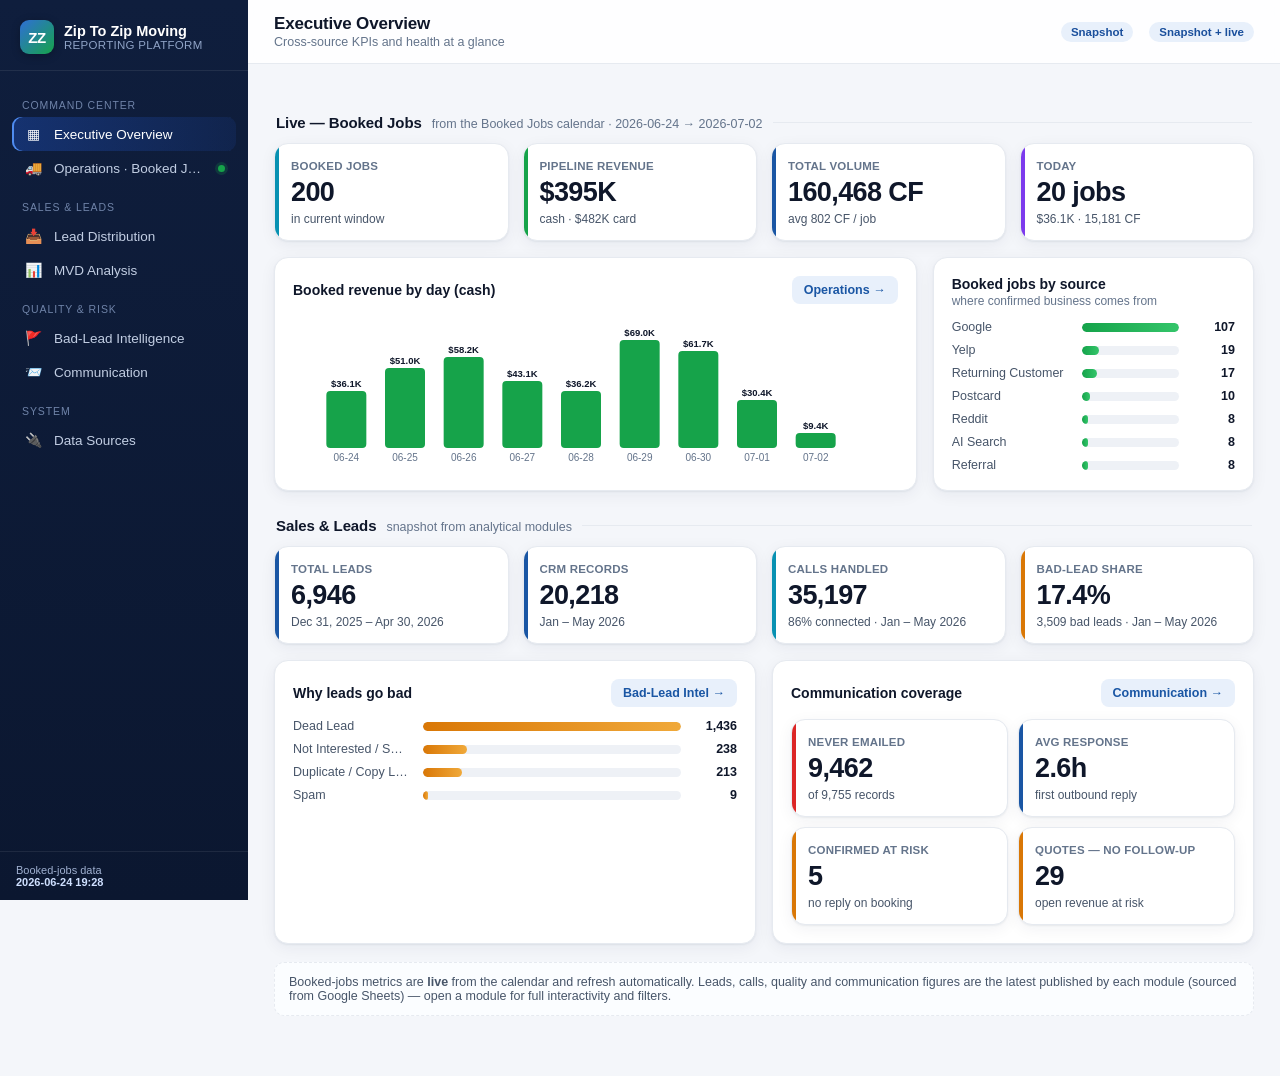
==== index.html @ e3afe8db "Publish Zip To Zip Reporting Platform" ====
<!doctype html>
<html lang="en">
<head>
<meta charset="utf-8"/>
<meta name="viewport" content="width=device-width,initial-scale=1"/>
<title>Zip To Zip Moving — Reporting Platform</title>
<link rel="stylesheet" href="assets/theme.css"/>
</head>
<body>
<div class="app">
  <aside class="sidebar">
    <div class="brand">
      <div class="logo">
        <div class="mark">ZZ</div>
        <div>
          <div class="name" id="bName">Zip To Zip Moving</div>
          <div class="product" id="bProduct">Reporting Platform</div>
        </div>
      </div>
    </div>
    <nav class="nav" id="nav"></nav>
    <div class="sidebar-foot" id="foot"></div>
  </aside>

  <div class="main">
    <header class="topbar">
      <div>
        <div class="tt" id="tt">Executive Overview</div>
        <div class="ts" id="ts"></div>
      </div>
      <div class="spacer"></div>
      <span id="livectl"></span>
      <span id="badge"></span>
    </header>
    <div id="filterbar"></div>
    <div class="content" id="content">
      <section class="view active" id="view-overview"></section>
      <section class="view" id="view-operations"></section>
      <section class="view" id="view-sources"></section>
    </div>
  </div>
</div>

<!-- ===== Data layer (generated / connected) ===== -->
<script src="data/sources.js"></script>
<script src="data/summary.js"></script>
<script src="data/bookings.js"></script>
<!-- ===== Configuration registry ===== -->
<script src="assets/config.js"></script>
<!-- ===== Live data layer (Google OAuth — active when published to https) ===== -->
<script src="https://accounts.google.com/gsi/client" async defer></script>
<script src="assets/live-config.js"></script>
<script src="assets/live-data.js"></script>
<!-- ===== Shell ===== -->
<script>
(function(){
  "use strict";
  var CFG=window.ZTZ_CONFIG, D=window.ZTZ_DATA||{};
  var B=D.bookings||[], M=D.bookingsMeta||{}, S=D.summary||{}, SRC=D.sources||[];
  var $=function(s,r){return (r||document).querySelector(s)};
  var el=function(t,c,h){var e=document.createElement(t);if(c)e.className=c;if(h!=null)e.innerHTML=h;return e};
  var nf=new Intl.NumberFormat('en-US');
  function num(n){return nf.format(Math.round(n||0))}
  function money(n){return '$'+nf.format(Math.round(n||0))}
  function moneyK(n){n=n||0;return n>=1000?'$'+(n/1000).toFixed(n>=100000?0:1)+'K':'$'+Math.round(n)}
  function pct(n){return (Math.round((n||0)*10)/10)+'%'}
  function cap(s){return (s||'').charAt(0).toUpperCase()+(s||'').slice(1)}
  function store(k,v){try{if(v===undefined)return localStorage.getItem('ztz_'+k);localStorage.setItem('ztz_'+k,v)}catch(e){return null}}

  /* ---------- chart helpers ---------- */
  function bars(items,opts){opts=opts||{};var max=Math.max.apply(null,items.map(function(x){return x[1]}).concat([1]));
    var cls=opts.cls||'';var fmt=opts.fmt||num;
    return '<div class="bars">'+items.map(function(x){
      var w=Math.max(2,Math.round(100*x[1]/max));
      return '<div class="bar '+cls+'"><div class="bn" title="'+x[0]+'">'+x[0]+'</div>'+
        '<div class="bt"><div class="bf" style="width:'+w+'%"></div></div>'+
        '<div class="bv">'+fmt(x[1])+'</div></div>';
    }).join('')+'</div>';}

  function colChart(byDay,key,color){
    var days=Object.keys(byDay);var vals=days.map(function(d){return byDay[d][key]||0});
    var max=Math.max.apply(null,vals.concat([1]));
    var W=Math.max(420,days.length*64),H=150,pad=24,bw=Math.min(40,(W-pad*2)/days.length-12);
    var x0=pad,gap=(W-pad*2)/days.length;
    var bars=days.map(function(d,i){
      var v=byDay[d][key]||0;var h=Math.round((H-pad-18)*v/max);
      var x=x0+i*gap+(gap-bw)/2;var y=H-18-h;
      var lab=d.slice(5);
      return '<g><rect x="'+x+'" y="'+y+'" width="'+bw+'" height="'+h+'" rx="4" fill="'+color+'"></rect>'+
        '<text x="'+(x+bw/2)+'" y="'+(H-5)+'" text-anchor="middle" font-size="10" fill="#64748b">'+lab+'</text>'+
        '<text x="'+(x+bw/2)+'" y="'+(y-4)+'" text-anchor="middle" font-size="9.5" fill="#0f172a" font-weight="600">'+(key==='cash'?moneyK(v):num(v))+'</text></g>';
    }).join('');
    return '<svg viewBox="0 0 '+W+' '+H+'" width="100%" height="'+H+'" preserveAspectRatio="xMinYMid meet">'+bars+'</svg>';
  }

  function donut(items,colors){
    var total=items.reduce(function(a,x){return a+x[1]},0)||1;var off=0,R=52,C=2*Math.PI*R;
    var segs=items.map(function(x,i){
      var frac=x[1]/total;var dash=frac*C;
      var s='<circle r="'+R+'" cx="70" cy="70" fill="none" stroke="'+colors[i%colors.length]+'" stroke-width="20" '+
        'stroke-dasharray="'+dash+' '+(C-dash)+'" stroke-dashoffset="'+(-off)+'" transform="rotate(-90 70 70)"></circle>';
      off+=dash;return s;}).join('');
    var leg='<div class="legend">'+items.map(function(x,i){
      return '<div class="li"><span class="sw" style="background:'+colors[i%colors.length]+'"></span>'+
        '<span class="ln">'+x[0]+'</span><span class="lv">'+num(x[1])+' · '+pct(100*x[1]/total)+'</span></div>';
    }).join('')+'</div>';
    return '<div style="display:flex;gap:18px;align-items:center;flex-wrap:wrap">'+
      '<svg viewBox="0 0 140 140" width="140" height="140">'+segs+
      '<text x="70" y="66" text-anchor="middle" font-size="22" font-weight="700" fill="#0f172a">'+num(total)+'</text>'+
      '<text x="70" y="84" text-anchor="middle" font-size="10" fill="#64748b">jobs</text></svg>'+
      '<div style="flex:1;min-width:180px">'+leg+'</div></div>';
  }
  var PAL=['#1a56a4','#16a34a','#d97706','#7c3aed','#0891b2','#db2777','#dc2626','#65a30d','#0ea5e9','#9333ea','#475569','#f59e0b'];

  /* ---------- KPI helpers ---------- */
  function kpi(label,val,sub,cls){return '<div class="kpi '+(cls||'')+'"><div class="kl">'+label+'</div>'+
    '<div class="kv">'+val+'</div>'+(sub?'<div class="ks">'+sub+'</div>':'')+'</div>';}
  function secH(t,sub){return '<div class="sec-h"><h2>'+t+'</h2>'+(sub?'<span class="sub">'+sub+'</span>':'')+'<span class="ln"></span></div>';}
  function linkTo(id,txt){return '<button class="linkbtn" data-go="'+id+'">'+(txt||'Open')+' →</button>';}

  /* ====================================================================
     EXECUTIVE OVERVIEW
     ==================================================================== */
  function renderOverview(){
    var v=$('#view-overview');
    var topSrc=Object.keys(M.by_source||{}).slice(0,7).map(function(k){return [k,M.by_source[k]]});
    var leadsTotal=(S.leads&&S.leads.total_leads)||0;
    var q=S.quality||{},c=S.calls||{},co=S.comms||{},le=S.leads||{};
    var html='';
    // Live booked-jobs band
    html+=secH('Live — Booked Jobs','from the Booked Jobs calendar · '+(M.window_start||'')+' → '+(M.window_end||''));
    html+='<div class="kpis">'+
      kpi('Booked Jobs',num(M.jobs),'in current window','k-teal')+
      kpi('Pipeline Revenue',moneyK(M.cash_total),'cash · '+moneyK(M.card_total)+' card','k-green')+
      kpi('Total Volume',num(M.cf_total)+' CF','avg '+num(M.avg_cf)+' CF / job','')+
      kpi('Today',num(M.today_jobs)+' jobs',moneyK(M.today_cash)+' · '+num(M.today_cf)+' CF','k-purple')+
      '</div>';
    html+='<div class="grid g-12" style="margin-top:16px">'+
      '<div class="card"><div class="card-h"><h3>Booked revenue by day (cash)</h3>'+linkTo('operations','Operations')+'</div>'+
        colChart(M.by_day||{},'cash','#16a34a')+'</div>'+
      '<div class="card"><h3>Booked jobs by source</h3><p class="hint">where confirmed business comes from</p>'+
        bars(topSrc,{cls:'alt'})+'</div>'+
      '</div>';
    // Sales & leads snapshot
    html+=secH('Sales & Leads','snapshot from analytical modules');
    html+='<div class="kpis">'+
      kpi('Total Leads',num(leadsTotal),le.leads_window||'','')+
      kpi('CRM Records',num(le.crm_records),le.crm_window||'','')+
      kpi('Calls Handled',num(c.total),pct(c.connect_rate_pct)+' connected · '+c.window,'k-teal')+
      kpi('Bad-Lead Share',pct(q.bad_share_pct),num(q.bad_leads)+' bad leads · '+q.bad_window,'k-amber')+
      '</div>';
    html+='<div class="grid g-2" style="margin-top:16px">'+
      '<div class="card"><div class="card-h"><h3>Why leads go bad</h3>'+linkTo('bad-leads','Bad-Lead Intel')+'</div>'+
        bars(Object.keys(q.reasons||{}).map(function(k){return [k,q.reasons[k]]}),{cls:'warn'})+'</div>'+
      '<div class="card"><div class="card-h"><h3>Communication coverage</h3>'+linkTo('communication','Communication')+'</div>'+
        '<div class="kpis" style="grid-template-columns:repeat(2,1fr);gap:10px">'+
          kpi('Never Emailed',num(co.never_emailed),'of '+num(co.crm_records)+' records','k-red')+
          kpi('Avg Response',co.avg_response_h+'h','first outbound reply','')+
          kpi('Confirmed at Risk',num(co.confirmed_at_risk),'no reply on booking','k-amber')+
          kpi('Quotes — No Follow-Up',num(co.quotes_no_followup),'open revenue at risk','k-amber')+
        '</div></div>'+
      '</div>';
    html+='<div class="note" style="margin-top:18px">Booked-jobs metrics are <b>live</b> from the calendar and refresh automatically. '+
      'Leads, calls, quality and communication figures are the latest published by each module (sourced from Google Sheets) — open a module for full interactivity and filters.</div>';
    v.innerHTML=html;
  }

  /* ====================================================================
     OPERATIONS · BOOKED JOBS  (live, filterable)
     ==================================================================== */
  var opsState={rep:store('ops_rep')||'All',source:store('ops_source')||'All',day:'All'};
  function opsReps(){var s={};B.forEach(function(r){s[r.rep]=1});return Object.keys(s).sort();}
  function opsSources(){var s={};B.forEach(function(r){s[r.source]=1});return Object.keys(s).sort();}
  function opsDays(){return Object.keys(M.by_day||{});}
  function opsFiltered(){return B.filter(function(r){
    return (opsState.rep==='All'||r.rep===opsState.rep)&&
           (opsState.source==='All'||r.source===opsState.source)&&
           (opsState.day==='All'||r.date===opsState.day);});}

  function renderOpsFilterbar(){
    var fb=$('#filterbar');
    function opt(arr,sel){return ['All'].concat(arr).map(function(o){return '<option'+(o===sel?' selected':'')+'>'+o+'</option>'}).join('')}
    fb.innerHTML='<span class="fl">Filter</span>'+
      '<select class="ctrl" id="opsRep"><option value="All">All reps</option>'+opsReps().map(function(o){return '<option'+(o===opsState.rep?' selected':'')+'>'+o+'</option>'}).join('')+'</select>'+
      '<select class="ctrl" id="opsSource"><option value="All">All sources</option>'+opsSources().map(function(o){return '<option'+(o===opsState.source?' selected':'')+'>'+o+'</option>'}).join('')+'</select>'+
      '<select class="ctrl" id="opsDay"><option value="All">All days</option>'+opsDays().map(function(o){return '<option'+(o===opsState.day?' selected':'')+'>'+o+'</option>'}).join('')+'</select>'+
      '<button class="chip ghost" id="opsReset">Reset</button>'+
      '<span class="spacer" style="flex:1"></span>'+
      '<span class="src-tag">🔌 Booked Jobs calendar · live</span>';
    $('#opsRep').onchange=function(){opsState.rep=this.value;store('ops_rep',this.value);renderOperations(true)};
    $('#opsSource').onchange=function(){opsState.source=this.value;store('ops_source',this.value);renderOperations(true)};
    $('#opsDay').onchange=function(){opsState.day=this.value;renderOperations(true)};
    $('#opsReset').onclick=function(){opsState={rep:'All',source:'All',day:'All'};store('ops_rep','All');store('ops_source','All');renderOperations(true)};
  }

  function renderOperations(keepBar){
    if(!keepBar) renderOpsFilterbar();
    var rows=opsFiltered();
    var cash=0,card=0,cf=0,inter=0;
    rows.forEach(function(r){cash+=r.cash_total||0;card+=r.card_total||0;cf+=r.cf||0;if(r.interstate)inter++;});
    var n=rows.length||1;
    // group helpers on filtered set
    function grp(key){var m={};rows.forEach(function(r){var k=r[key]||'—';m[k]=(m[k]||0)+1});
      return Object.keys(m).map(function(k){return [k,m[k]]}).sort(function(a,b){return b[1]-a[1]});}
    function grpRev(key){var m={};rows.forEach(function(r){var k=r[key]||'—';m[k]=(m[k]||0)+(r.cash_total||0)});
      return Object.keys(m).map(function(k){return [k,m[k]]}).sort(function(a,b){return b[1]-a[1]});}
    var byDayF={};rows.forEach(function(r){var b=byDayF[r.date]||(byDayF[r.date]={jobs:0,cf:0,cash:0,card:0});b.jobs++;b.cf+=r.cf||0;b.cash+=r.cash_total||0;});

    var v=$('#view-operations');var html='';
    html+='<div class="kpis">'+
      kpi('Jobs',num(rows.length),(opsState.day==='All'?'across '+opsDays().length+' days':opsState.day),'k-teal')+
      kpi('Booked Revenue',moneyK(cash),'cash · '+moneyK(card)+' card','k-green')+
      kpi('Avg Job Value',money(cash/n),'cash basis','')+
      kpi('Volume',num(cf)+' CF','avg '+num(cf/n)+' CF / job','k-purple')+
      kpi('Interstate',pct(100*inter/n),inter+' of '+rows.length+' moves','k-amber')+
      '</div>';
    html+='<div class="grid g-12" style="margin-top:16px">'+
      '<div class="card"><h3>Booked revenue by day (cash)</h3><p class="hint">confirmed move value scheduled per day</p>'+
        colChart(byDayF,'cash','#1a56a4')+'</div>'+
      '<div class="card"><h3>Source mix</h3><p class="hint">filtered booked jobs</p>'+donut(grp('source').slice(0,7),PAL)+'</div>'+
      '</div>';
    html+='<div class="grid g-2" style="margin-top:16px">'+
      '<div class="card"><h3>Top routes</h3><p class="hint">origin → destination state</p>'+bars(grp('route').slice(0,8))+'</div>'+
      '<div class="card"><h3>Revenue by sales rep</h3><p class="hint">cash basis, filtered</p>'+bars(grpRev('rep').slice(0,10),{cls:'alt',fmt:moneyK})+'</div>'+
      '</div>';
    // table
    var trows=rows.slice(0,80).map(function(r){
      var st=(r.status==='confirmed')?'<span class="pill g">confirmed</span>':'<span class="pill">'+(r.status||'—')+'</span>';
      return '<tr><td>'+r.date+(r.time?' <span class="muted">'+r.time+'</span>':'')+'</td>'+
        '<td>'+(r.customer||'—')+'</td>'+
        '<td><span class="pill'+(r.interstate?' a':'')+'">'+r.route+'</span></td>'+
        '<td>'+r.rep+'</td><td>'+r.source+'</td>'+
        '<td class="num">'+(r.cf?num(r.cf):'—')+'</td>'+
        '<td class="num">'+(r.crew?r.crew:'—')+'</td>'+
        '<td class="num">'+(r.cash_total?money(r.cash_total):'—')+'</td>'+
        '<td>'+st+'</td></tr>';
    }).join('');
    html+='<div class="card" style="margin-top:16px"><div class="card-h"><h3>Booked jobs</h3>'+
      '<span class="src-tag">showing '+Math.min(80,rows.length)+' of '+rows.length+'</span></div>'+
      '<div class="tbl-wrap"><table class="tbl"><thead><tr>'+
      '<th>Date</th><th>Customer</th><th>Route</th><th>Sales Rep</th><th>Source</th><th class="num">CF</th><th class="num">Crew</th><th class="num">Cash Total</th><th>Status</th>'+
      '</tr></thead><tbody>'+(trows||'<tr><td colspan="9" class="muted">No jobs match the filters.</td></tr>')+'</tbody></table></div></div>';
    v.innerHTML=html;
  }

  /* ====================================================================
     DATA SOURCES
     ==================================================================== */
  function renderSources(){
    var v=$('#view-sources');
    var pillFor={connected:'<span class="pill g">connected</span>',live:'<span class="pill g">live</span>',available:'<span class="pill a">available</span>'};
    var rows=SRC.map(function(s){
      return '<tr><td><b>'+s.name+'</b></td><td>'+s.type+'</td><td>'+s.system+'</td>'+
        '<td>'+(s.feeds||[]).join(', ')+'</td><td><span class="muted">'+s.grain+'</span></td>'+
        '<td>'+(pillFor[s.status]||s.status)+'</td></tr>';
    }).join('');
    v.innerHTML=secH('Connected Data Sources','everything feeding the platform')+
      '<div class="card"><div class="tbl-wrap"><table class="tbl"><thead><tr>'+
      '<th>Source</th><th>Type</th><th>System</th><th>Feeds</th><th>Grain</th><th>Status</th></tr></thead><tbody>'+
      rows+'</tbody></table></div></div>'+
      '<div class="grid g-2" style="margin-top:16px">'+
      '<div class="card"><h3>How data flows</h3><p class="hint">connector → shared data layer → reports</p>'+
        '<div class="bars">'+
        '<div class="bar"><div class="bn">Google Sheets</div><div class="bt"><div class="bf" style="width:80%"></div></div><div class="bv">4</div></div>'+
        '<div class="bar alt"><div class="bn">Google Calendar</div><div class="bt"><div class="bf" style="width:20%"></div></div><div class="bv">1</div></div>'+
        '</div>'+
        '<p class="note" style="margin-top:14px">Sheets &amp; Calendar are pulled through Claude\'s connectors into <code>data/*.js</code>. '+
        'Booked Jobs refreshes on a schedule; sheet-backed modules refresh when their export is re-published. '+
        'Your source sheets stay private — nothing is exposed to the browser.</p></div>'+
      '<div class="card"><h3>Add a new source or report</h3>'+
        '<p class="hint">the platform is built to grow</p>'+
        '<ol class="small" style="color:#475569;line-height:1.7;padding-left:18px;margin:0">'+
        '<li>Add the source to <code>data/sources.js</code>.</li>'+
        '<li>Drop its data into <code>data/&lt;name&gt;.js</code> (or a new <code>modules/&lt;name&gt;.html</code>).</li>'+
        '<li>Register one entry in <code>assets/config.js</code>.</li>'+
        '<li>It appears in the sidebar automatically — no shell changes.</li></ol></div>'+
      '</div>';
  }

  /* ====================================================================
     NAV + ROUTING
     ==================================================================== */
  var iframeViews={};
  var currentId='overview';
  function buildNav(){
    $('#bName').textContent=CFG.brand.name; $('#bProduct').textContent=CFG.brand.product;
    var nav=$('#nav');var groups=[];var seen={};
    CFG.sections.forEach(function(s){if(!seen[s.group]){seen[s.group]=1;groups.push(s.group)}});
    groups.forEach(function(g){
      nav.appendChild(el('div','nav-group',g));
      CFG.sections.filter(function(s){return s.group===g}).forEach(function(s){
        var item=el('div','nav-item');item.dataset.id=s.id;
        item.innerHTML='<span class="ic">'+s.icon+'</span><span class="lbl">'+s.title+'</span>'+(s.live?'<span class="dot" title="live"></span>':'');
        item.onclick=function(){go(s.id)};
        nav.appendChild(item);
        // pre-create iframe containers (lazy src)
        if(s.type==='iframe'){
          var fv=el('div','viewframe');fv.id='frame-'+s.id;
          var ifr=document.createElement('iframe');ifr.dataset.src=s.file;ifr.loading='lazy';ifr.title=s.title;
          fv.appendChild(ifr);$('#content').appendChild(fv);iframeViews[s.id]={wrap:fv,ifr:ifr,loaded:false};
        }
      });
    });
    $('#foot').innerHTML='<div class="rf">Booked-jobs data</div><b>'+( (M.generated||'').replace('T',' ').slice(0,16) )+'</b>';
  }

  function setBadge(s){
    var b=$('#badge');
    if(s.live){b.className='badge live';b.innerHTML='<span class="pulse"></span> Live';}
    else if(s.type==='iframe'){b.className='badge snap';b.innerHTML='Module · '+(s.source||'snapshot');}
    else{b.className='badge snap';b.innerHTML='Snapshot + live';}
  }

  function go(id){
    var s=null;CFG.sections.forEach(function(x){if(x.id===id)s=x});if(!s){id=CFG.sections[0].id;s=CFG.sections[0];}
    currentId=id;
    // nav active
    Array.prototype.forEach.call(document.querySelectorAll('.nav-item'),function(n){n.classList.toggle('active',n.dataset.id===id)});
    // hide all views
    Array.prototype.forEach.call(document.querySelectorAll('.view'),function(x){x.classList.remove('active')});
    Array.prototype.forEach.call(document.querySelectorAll('.viewframe'),function(x){x.classList.remove('active')});
    // filter bar only for operations
    $('#filterbar').style.display=(id==='operations')?'flex':'none';
    // topbar
    $('#tt').textContent=s.title; $('#ts').textContent=s.desc||''; setBadge(s);
    // route
    if(s.type==='native'){
      var nv=$('#view-'+id); if(nv){nv.classList.add('active');}
      if(id==='overview')renderOverview();
      else if(id==='operations')renderOperations(false);
      else if(id==='sources')renderSources();
    } else {
      var iv=iframeViews[id];
      if(iv){ if(!iv.loaded){iv.ifr.src=iv.ifr.dataset.src;iv.loaded=true;} iv.wrap.classList.add('active'); }
    }
    if(location.hash!=='#'+id){history.replaceState(null,'','#'+id);}
    document.title='ZTZ · '+s.title;
  }

  // delegate link buttons inside native views
  document.addEventListener('click',function(e){var t=e.target.closest('[data-go]');if(t){go(t.getAttribute('data-go'));}});

  // Hooks for the live-data layer (OAuth). It swaps in fresh bookings then asks the
  // shell to re-render whatever view is open. Falls back silently to the snapshot.
  window.ZTZ_SHELL={
    setBookings:function(rows,meta){ if(rows&&rows.length){B=rows;M=meta;D.bookings=rows;D.bookingsMeta=meta;} },
    rerender:function(){ if(currentId==='overview')renderOverview(); else if(currentId==='operations')renderOperations(false);
      $('#foot').innerHTML='<div class="rf">Booked-jobs data</div><b>'+((M.generated||'').replace('T',' ').slice(0,16))+'</b>'; },
    current:function(){return currentId;}
  };

  // init
  buildNav();
  var start=(location.hash||'').replace('#','');
  go(start|| 'overview');
  window.addEventListener('hashchange',function(){var id=(location.hash||'').replace('#','');if(id)go(id);});
  if(window.ZTZ_LIVE&&window.ZTZ_LIVE.init){try{window.ZTZ_LIVE.init();}catch(e){}}
})();
</script>
</body>
</html>
---- assets/theme.css ----
/* ============================================================================
   ZipToZip Reporting Platform — Design System
   ========================================================================== */
:root{
  --navy:#0f1e3d; --navy-2:#16294f; --navy-3:#1f3a63;
  --brand:#1a56a4; --brand-2:#2563eb; --brand-soft:#e8f0fb;
  --green:#16a34a; --green-soft:#e7f6ec;
  --amber:#d97706; --amber-soft:#fdf0dd;
  --red:#dc2626;   --red-soft:#fbe9e9;
  --teal:#0891b2;  --purple:#7c3aed;
  --ink:#0f172a; --ink-2:#475569; --ink-3:#64748b;
  --line:#e6eaf0; --line-2:#eef1f6; --bg:#f4f6fa; --card:#ffffff;
  --shadow:0 1px 2px rgba(15,30,61,.06),0 4px 16px rgba(15,30,61,.06);
  --shadow-lg:0 8px 30px rgba(15,30,61,.12);
  --radius:14px; --radius-sm:10px;
  --sidebar-w:248px;
  --font:"Inter",-apple-system,BlinkMacSystemFont,"Segoe UI",Roboto,Helvetica,Arial,sans-serif;
}
*{box-sizing:border-box}
html,body{margin:0;padding:0}
body{font-family:var(--font);color:var(--ink);background:var(--bg);-webkit-font-smoothing:antialiased}

/* ---------- App frame ---------- */
.app{display:flex;min-height:100vh}
.sidebar{width:var(--sidebar-w);min-width:var(--sidebar-w);background:linear-gradient(180deg,var(--navy),#0b1730);
  color:#cdd7ea;position:fixed;top:0;left:0;bottom:0;display:flex;flex-direction:column;z-index:40}
.main{margin-left:var(--sidebar-w);flex:1;min-width:0;display:flex;flex-direction:column;min-height:100vh}

/* ---------- Brand ---------- */
.brand{padding:20px 20px 16px;border-bottom:1px solid rgba(255,255,255,.08)}
.brand .logo{display:flex;align-items:center;gap:10px}
.brand .mark{width:34px;height:34px;border-radius:9px;background:linear-gradient(135deg,#2f6fd6,#16a34a);
  display:grid;place-items:center;font-weight:800;color:#fff;font-size:15px;letter-spacing:-.5px;box-shadow:0 2px 8px rgba(0,0,0,.25)}
.brand .name{font-weight:700;color:#fff;font-size:14.5px;line-height:1.15}
.brand .product{font-size:11.5px;color:#8fa3c6;letter-spacing:.3px;text-transform:uppercase}

/* ---------- Nav ---------- */
.nav{flex:1;overflow-y:auto;padding:12px 12px 18px}
.nav-group{font-size:10.5px;letter-spacing:.9px;text-transform:uppercase;color:#6f83a8;margin:16px 10px 6px}
.nav-item{display:flex;align-items:center;gap:11px;padding:9px 11px;border-radius:9px;cursor:pointer;
  color:#c2cee3;font-size:13.5px;font-weight:500;transition:background .12s,color .12s;user-select:none}
.nav-item .ic{width:20px;text-align:center;font-size:14px;opacity:.95}
.nav-item .lbl{flex:1;white-space:nowrap;overflow:hidden;text-overflow:ellipsis}
.nav-item:hover{background:rgba(255,255,255,.06);color:#fff}
.nav-item.active{background:linear-gradient(90deg,rgba(37,99,235,.30),rgba(37,99,235,.10));color:#fff;
  box-shadow:inset 2px 0 0 #4f8cf0}
.nav-item .dot{width:7px;height:7px;border-radius:50%;background:#16a34a;box-shadow:0 0 0 3px rgba(22,163,74,.2)}
.sidebar-foot{padding:12px 16px;border-top:1px solid rgba(255,255,255,.08);font-size:11px;color:#7f8db0}
.sidebar-foot .rf{color:#9fb0d0}
.sidebar-foot b{color:#cfe0ff;font-weight:600}

/* ---------- Topbar ---------- */
.topbar{position:sticky;top:0;z-index:30;background:rgba(255,255,255,.86);backdrop-filter:saturate(160%) blur(8px);
  border-bottom:1px solid var(--line);padding:14px 26px;display:flex;align-items:center;gap:16px}
.topbar .tt{font-size:17px;font-weight:700;color:var(--ink);letter-spacing:-.2px}
.topbar .ts{font-size:12.5px;color:var(--ink-3);margin-top:1px}
.topbar .spacer{flex:1}
.badge{display:inline-flex;align-items:center;gap:6px;font-size:11.5px;font-weight:600;padding:4px 10px;border-radius:999px}
.badge.live{background:var(--green-soft);color:#0f7a37}
.badge.snap{background:var(--brand-soft);color:#1a4f9c}
.badge .pulse{width:7px;height:7px;border-radius:50%;background:#16a34a;animation:pulse 1.8s infinite}
@keyframes pulse{0%{box-shadow:0 0 0 0 rgba(22,163,74,.5)}70%{box-shadow:0 0 0 6px rgba(22,163,74,0)}100%{box-shadow:0 0 0 0 rgba(22,163,74,0)}}

/* ---------- Filter bar ---------- */
.filterbar{display:flex;align-items:center;gap:10px;flex-wrap:wrap;padding:12px 26px;background:#fff;border-bottom:1px solid var(--line)}
.filterbar .fl{font-size:11px;color:var(--ink-3);text-transform:uppercase;letter-spacing:.5px;margin-right:2px}
.ctrl{appearance:none;border:1px solid var(--line);background:#fff;border-radius:9px;padding:7px 11px;font:inherit;
  font-size:13px;color:var(--ink);cursor:pointer;transition:border .12s,box-shadow .12s}
.ctrl:hover{border-color:#c7d2e6}
.ctrl:focus{outline:none;border-color:var(--brand-2);box-shadow:0 0 0 3px rgba(37,99,235,.15)}
.chip{font-size:12px;padding:5px 10px;border-radius:999px;background:var(--brand-soft);color:#1a4f9c;border:none;cursor:pointer;font-weight:600}
.chip.ghost{background:#f1f4f9;color:var(--ink-2)}

/* ---------- Content ---------- */
.content{flex:1;min-height:0;position:relative}
.view{display:none;padding:24px 26px 60px}
.view.active{display:block}
.viewframe{display:none;position:absolute;inset:0}
.viewframe.active{display:block}
.viewframe iframe{width:100%;height:100%;border:0;display:block;background:#fff}

/* ---------- Section heads ---------- */
.sec-h{display:flex;align-items:baseline;gap:10px;margin:26px 2px 12px}
.sec-h h2{font-size:15px;font-weight:700;margin:0;color:var(--ink);letter-spacing:-.1px}
.sec-h .sub{font-size:12.5px;color:var(--ink-3)}
.sec-h .ln{flex:1;height:1px;background:var(--line);align-self:center}

/* ---------- KPI cards ---------- */
.kpis{display:grid;grid-template-columns:repeat(auto-fit,minmax(186px,1fr));gap:14px}
.kpi{background:var(--card);border:1px solid var(--line);border-radius:var(--radius);padding:16px 16px 14px;box-shadow:var(--shadow);position:relative;overflow:hidden}
.kpi::before{content:"";position:absolute;left:0;top:0;bottom:0;width:4px;background:var(--brand)}
.kpi.k-green::before{background:var(--green)} .kpi.k-amber::before{background:var(--amber)}
.kpi.k-red::before{background:var(--red)} .kpi.k-teal::before{background:var(--teal)} .kpi.k-purple::before{background:var(--purple)}
.kpi .kl{font-size:11.5px;color:var(--ink-3);font-weight:600;letter-spacing:.2px;text-transform:uppercase}
.kpi .kv{font-size:27px;font-weight:760;letter-spacing:-.6px;margin-top:7px;color:var(--ink);line-height:1}
.kpi .ks{font-size:12px;color:var(--ink-2);margin-top:6px}
.kpi .ks .up{color:var(--green);font-weight:600} .kpi .ks .down{color:var(--red);font-weight:600}

/* ---------- Generic cards / grid ---------- */
.grid{display:grid;gap:16px}
.g-2{grid-template-columns:repeat(2,1fr)} .g-3{grid-template-columns:repeat(3,1fr)} .g-12{grid-template-columns:2fr 1fr}
@media(max-width:1080px){.g-2,.g-3,.g-12{grid-template-columns:1fr}}
.card{background:var(--card);border:1px solid var(--line);border-radius:var(--radius);box-shadow:var(--shadow);padding:18px}
.card h3{margin:0 0 2px;font-size:14px;font-weight:700;color:var(--ink)}
.card .hint{font-size:12px;color:var(--ink-3);margin:0 0 12px}
.card-h{display:flex;align-items:center;justify-content:space-between;gap:10px;margin-bottom:12px}
.card-h h3{margin:0}

/* ---------- Bars ---------- */
.bars{display:flex;flex-direction:column;gap:9px}
.bar{display:grid;grid-template-columns:120px 1fr auto;align-items:center;gap:10px;font-size:12.5px}
.bar .bn{color:var(--ink-2);white-space:nowrap;overflow:hidden;text-overflow:ellipsis}
.bar .bt{height:9px;border-radius:6px;background:var(--line-2);overflow:hidden}
.bar .bf{height:100%;border-radius:6px;background:linear-gradient(90deg,#2f6fd6,#4f8cf0)}
.bar .bv{color:var(--ink);font-weight:660;font-variant-numeric:tabular-nums;text-align:right;min-width:46px}
.bar.alt .bf{background:linear-gradient(90deg,#15a34a,#34c56a)}
.bar.warn .bf{background:linear-gradient(90deg,#d97706,#f0a93a)}

/* ---------- Table ---------- */
.tbl-wrap{overflow:auto;border:1px solid var(--line);border-radius:var(--radius-sm)}
table.tbl{width:100%;border-collapse:collapse;font-size:12.5px}
table.tbl th{position:sticky;top:0;background:#f7f9fc;text-align:left;padding:10px 12px;color:var(--ink-3);
  font-weight:650;font-size:11px;letter-spacing:.4px;text-transform:uppercase;border-bottom:1px solid var(--line);white-space:nowrap}
table.tbl td{padding:9px 12px;border-bottom:1px solid var(--line-2);color:var(--ink);white-space:nowrap}
table.tbl tr:hover td{background:#fafcff}
.num{text-align:right;font-variant-numeric:tabular-nums}
.pill{display:inline-block;font-size:11px;font-weight:600;padding:2px 8px;border-radius:999px;background:#eef2f8;color:#3b537d}
.pill.g{background:var(--green-soft);color:#0f7a37}.pill.a{background:var(--amber-soft);color:#9a5700}.pill.r{background:var(--red-soft);color:#b3261e}

/* ---------- Donut legend ---------- */
.legend{display:flex;flex-direction:column;gap:7px;font-size:12.5px}
.legend .li{display:flex;align-items:center;gap:8px}
.legend .sw{width:11px;height:11px;border-radius:3px;flex:none}
.legend .ln{flex:1;color:var(--ink-2);white-space:nowrap;overflow:hidden;text-overflow:ellipsis}
.legend .lv{font-weight:660;color:var(--ink);font-variant-numeric:tabular-nums}

/* ---------- Misc ---------- */
.muted{color:var(--ink-3)} .small{font-size:12px}
.linkrow{display:flex;flex-wrap:wrap;gap:8px;margin-top:6px}
.linkbtn{font-size:12.5px;font-weight:600;color:var(--brand);background:var(--brand-soft);border:none;border-radius:8px;padding:7px 12px;cursor:pointer;text-decoration:none;display:inline-flex;align-items:center;gap:6px}
.linkbtn:hover{background:#dbe8fb}
.note{background:#fbfdff;border:1px dashed var(--line);border-radius:var(--radius-sm);padding:12px 14px;font-size:12.5px;color:var(--ink-2)}
.src-tag{font-size:11px;color:var(--ink-3)}
.kbar{display:flex;gap:6px;align-items:center;font-size:11.5px;color:var(--ink-3)}
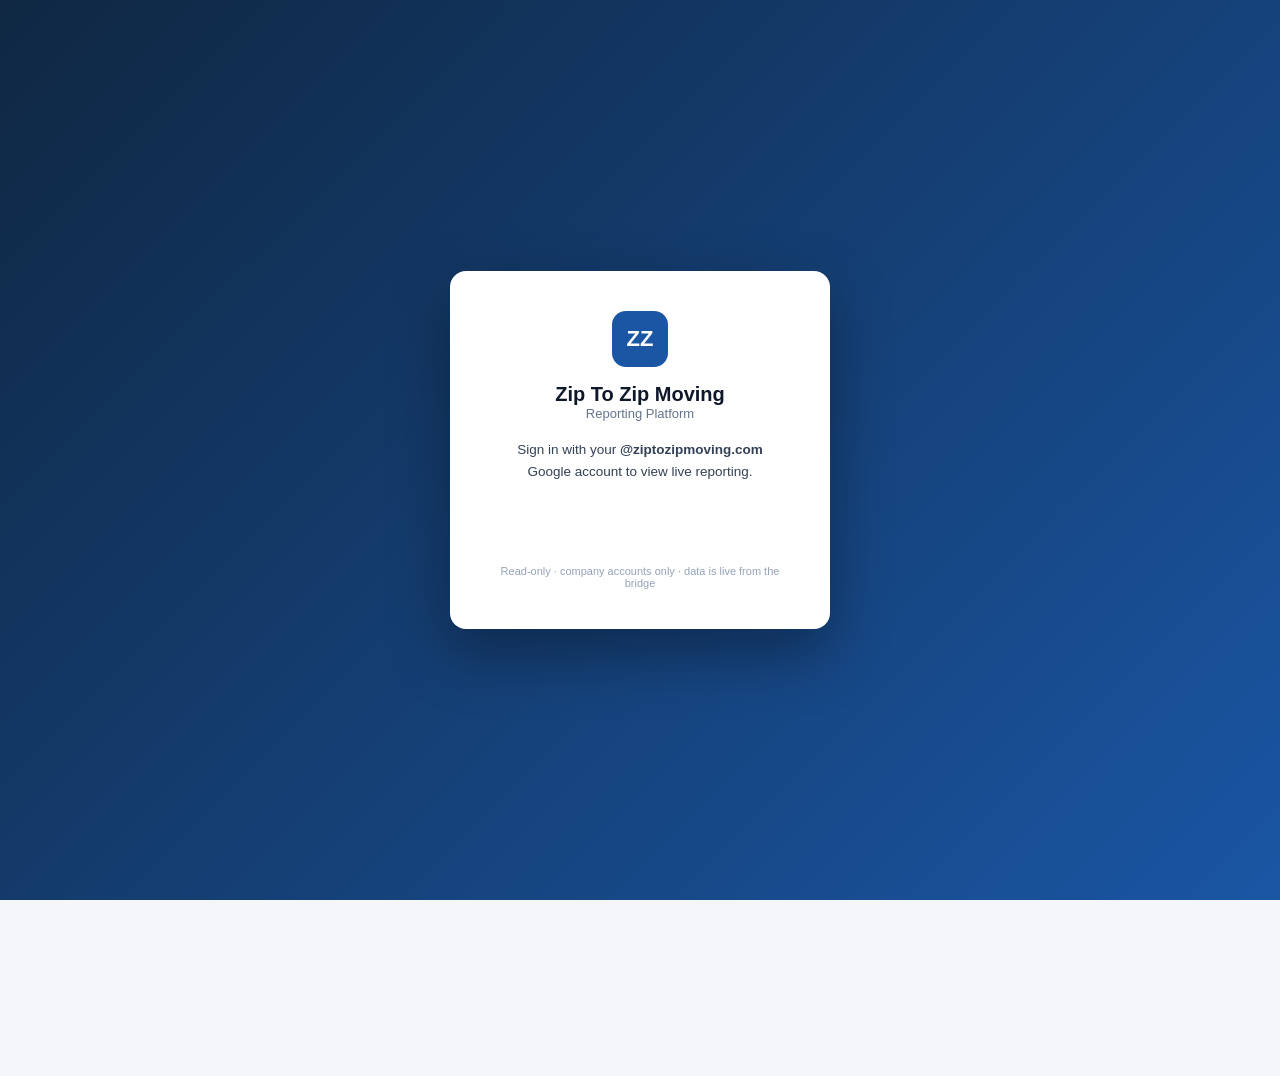
==== commit c781b153: "Publish Zip To Zip Reporting Platform" ====
--- a/index.html
+++ b/index.html
@@ -49,6 +49,8 @@
 <script src="assets/config.js"></script>
 <!-- ===== Live data layer (Google OAuth — active when published to https) ===== -->
 <script src="https://accounts.google.com/gsi/client" async defer></script>
+<!-- ===== Live BRIDGE: company sign-in gate + read-only data client ===== -->
+<script src="assets/bridge.js"></script>
 <script src="assets/live-config.js"></script>
 <script src="assets/live-data.js"></script>
 <!-- ===== Shell ===== -->
@@ -161,7 +163,8 @@
         '</div></div>'+
       '</div>';
     html+='<div class="note" style="margin-top:18px">Booked-jobs metrics are <b>live</b> from the calendar and refresh automatically. '+
-      'Leads, calls, quality and communication figures are the latest published by each module (sourced from Google Sheets) — open a module for full interactivity and filters.</div>';
+      'The headline lead, call and quality figures shown here are the last published snapshot; the modules themselves '+
+      '(Lead Distribution, MVD Analysis, Bad-Lead Intelligence) now read <b>live</b> from the bridge — open one for the current, filterable view.</div>';
     v.innerHTML=html;
   }
 
@@ -259,14 +262,16 @@
       '<th>Source</th><th>Type</th><th>System</th><th>Feeds</th><th>Grain</th><th>Status</th></tr></thead><tbody>'+
       rows+'</tbody></table></div></div>'+
       '<div class="grid g-2" style="margin-top:16px">'+
-      '<div class="card"><h3>How data flows</h3><p class="hint">connector → shared data layer → reports</p>'+
+      '<div class="card"><h3>How data flows</h3><p class="hint">live bridge → in-browser transforms → reports</p>'+
         '<div class="bars">'+
-        '<div class="bar"><div class="bn">Google Sheets</div><div class="bt"><div class="bf" style="width:80%"></div></div><div class="bv">4</div></div>'+
-        '<div class="bar alt"><div class="bn">Google Calendar</div><div class="bt"><div class="bf" style="width:20%"></div></div><div class="bv">1</div></div>'+
+        '<div class="bar"><div class="bn">Live bridge API</div><div class="bt"><div class="bf" style="width:75%"></div></div><div class="bv">3</div></div>'+
+        '<div class="bar alt"><div class="bn">Google Calendar</div><div class="bt"><div class="bf" style="width:25%"></div></div><div class="bv">1</div></div>'+
+        '<div class="bar"><div class="bn">Google Sheet (email)</div><div class="bt"><div class="bf" style="width:25%"></div></div><div class="bv">1</div></div>'+
         '</div>'+
-        '<p class="note" style="margin-top:14px">Sheets &amp; Calendar are pulled through Claude\'s connectors into <code>data/*.js</code>. '+
-        'Booked Jobs refreshes on a schedule; sheet-backed modules refresh when their export is re-published. '+
-        'Your source sheets stay private — nothing is exposed to the browser.</p></div>'+
+        '<p class="note" style="margin-top:14px">Moveboard &amp; RingCentral (calls/SMS) are read <b>live</b> from the centralized bridge API — '+
+        'a read-only, company-sign-in-gated endpoint that refreshes ~every 6&nbsp;hours — and transformed in the browser by '+
+        '<code>assets/ztz-transforms.js</code>. No spreadsheet copies to re-publish; nothing is cached. '+
+        'Booked Jobs is live from Calendar; the Email Tracker remains a Google Sheet.</p></div>'+
       '<div class="card"><h3>Add a new source or report</h3>'+
         '<p class="hint">the platform is built to grow</p>'+
         '<ol class="small" style="color:#475569;line-height:1.7;padding-left:18px;margin:0">'+
